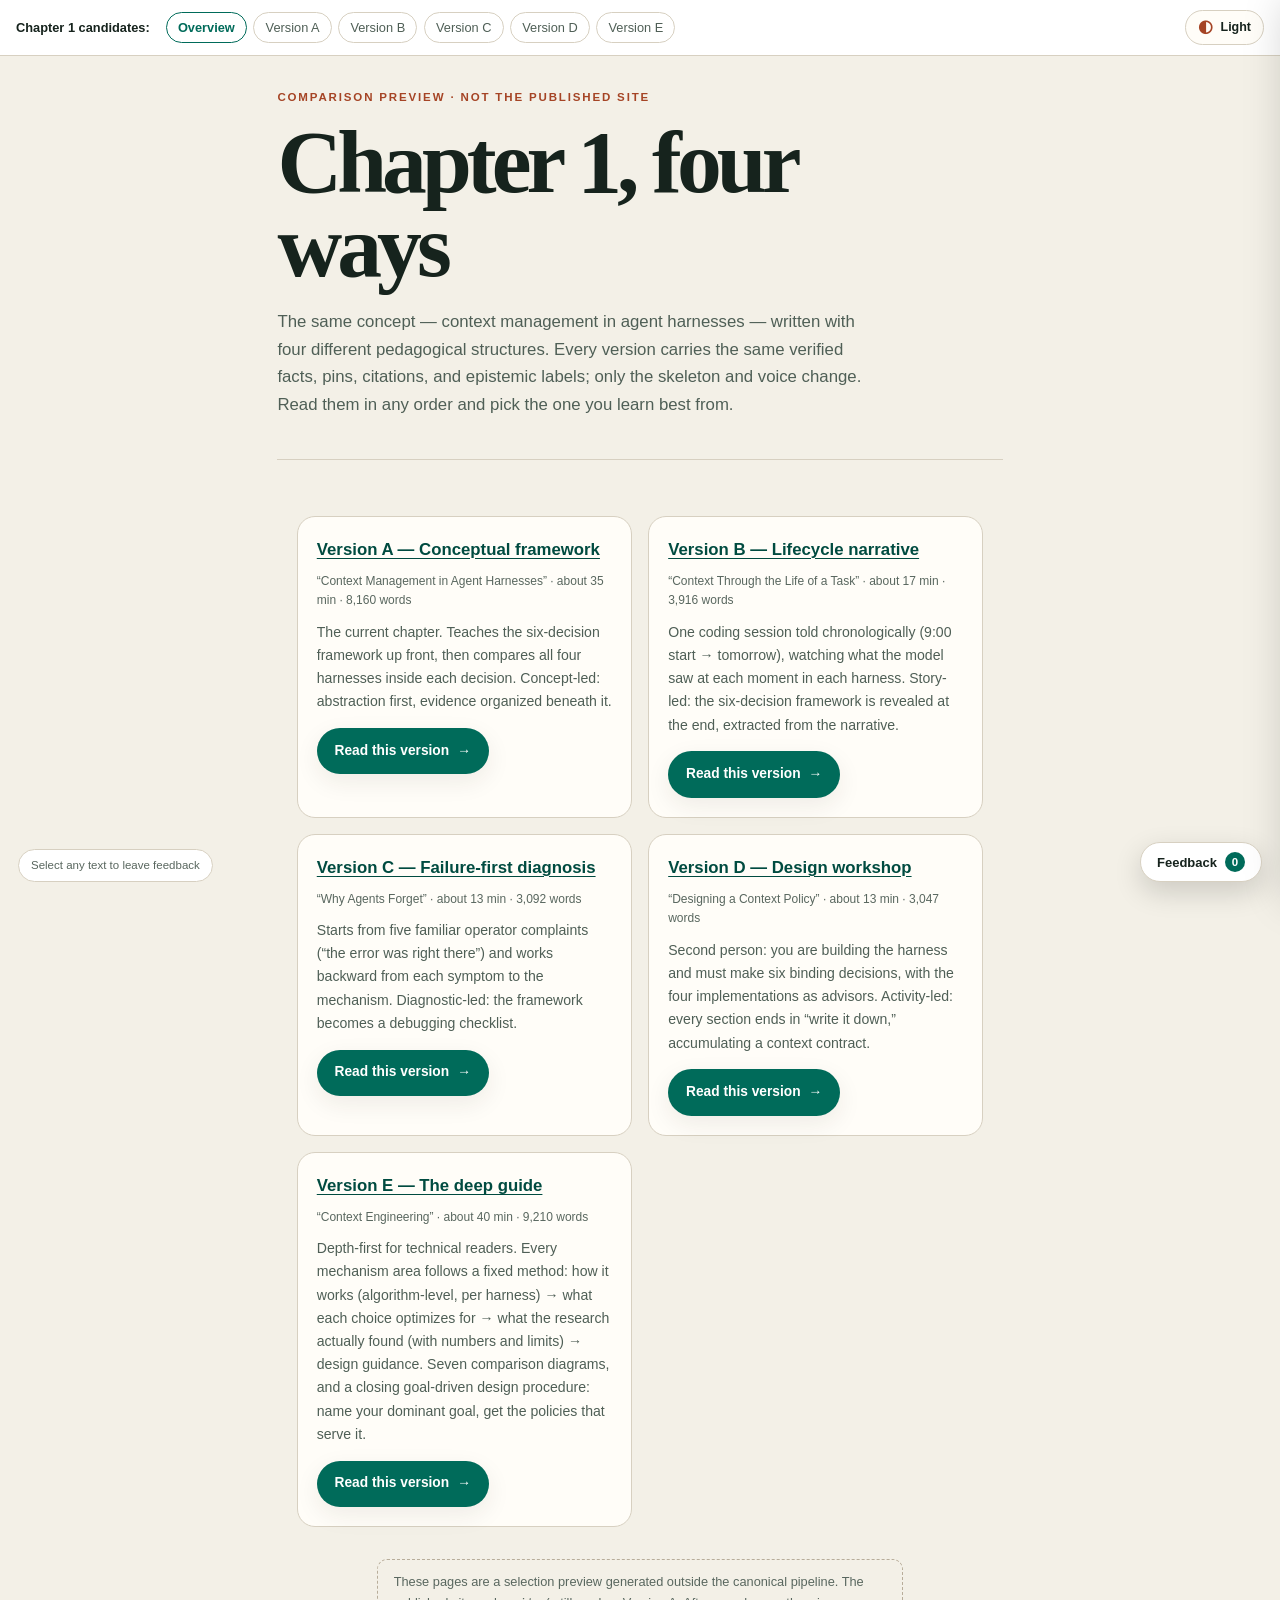
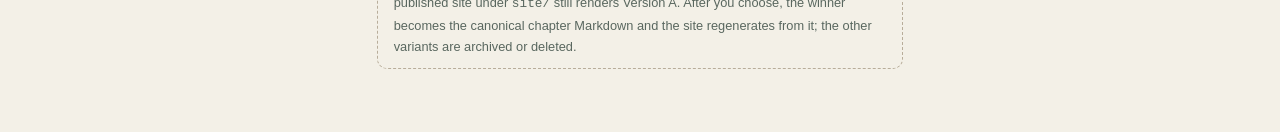
==== site-variants/index.html @ 071fd2d8 "archive: preserve pre-pivot research and learning state" ====
<!doctype html>
<html lang="en" data-theme="system">
<head>
  <meta charset="utf-8">
  <meta name="viewport" content="width=device-width, initial-scale=1">
  <meta name="color-scheme" content="light dark">
  <title>Chapter 1 candidates · Chapter 1 candidates</title>
  <link rel="stylesheet" href="assets/styles.css">
  <style>
  .variant-bar { position: sticky; top: 0; z-index: 80; display: flex; flex-wrap: wrap; gap: 0.4rem; align-items: center; padding: 0.6rem 1rem; border-bottom: 1px solid var(--line); background: var(--surface-raised); font-size: 0.8rem; }
  .variant-bar strong { margin-right: 0.6rem; }
  .variant-bar a { padding: 0.25rem 0.7rem; border: 1px solid var(--line); border-radius: 999px; color: var(--ink-soft); text-decoration: none; }
  .variant-bar a[aria-current="page"] { border-color: var(--teal); color: var(--teal); font-weight: 700; }
  .variant-note { max-width: var(--measure); margin: 1rem auto 0; padding: 0.7rem 1rem; border: 1px dashed var(--line-strong); border-radius: var(--radius-small); color: var(--ink-faint); font-size: 0.8rem; }
  .variant-article { max-width: calc(var(--measure) + 4rem); margin: 0 auto; padding: 2rem 1.2rem 4rem; }
  .variant-cards { display: grid; grid-template-columns: repeat(auto-fit, minmax(19rem, 1fr)); gap: 1rem; max-width: 70rem; margin: 2rem auto; padding: 0 1.2rem; }
  .variant-cards article { padding: 1.2rem; border: 1px solid var(--line); border-radius: var(--radius); background: var(--surface); }
  .variant-cards h2 { margin: 0 0 0.5rem; font-size: 1.05rem; }
  .variant-cards p { margin: 0 0 0.9rem; color: var(--ink-soft); font-size: 0.88rem; }
  .variant-cards .meta { color: var(--ink-faint); font-size: 0.75rem; margin-bottom: 0.6rem; }

  /* Version E comparison figures */
  .prose figure[class^="fig-"] { margin: 2rem 0; padding: 1.1rem 1.2rem 1rem; border: 1px solid var(--line); border-radius: var(--radius-small); background: var(--surface); }
  .prose figure[class^="fig-"] figcaption { margin-bottom: 0.9rem; font-size: 0.85rem; color: var(--ink-soft); }
  .fig-note { margin: 0.8rem 0 0; font-size: 0.75rem; color: var(--ink-faint); }
  /* per-harness mechanism flows */
  .flow { display: flex; flex-wrap: wrap; gap: 0.45rem; align-items: center; }
  .flow + .flow { margin-top: 0.7rem; padding-top: 0.7rem; border-top: 1px dashed var(--line); }
  .fnode { display: inline-flex; flex-direction: column; gap: 1px; max-width: 15rem; padding: 0.45rem 0.75rem; border: 1.5px solid var(--line-strong); border-radius: 8px; background: var(--surface-raised); font-size: 0.75rem; font-weight: 700; }
  .fnode small { font-weight: 450; color: var(--ink-faint); }
  .fnode.src { border-style: dashed; font-weight: 600; }
  .fnode.cache { border-color: var(--gold); }
  .fnode.call { border-color: var(--teal); box-shadow: 0 0 0 3px var(--teal-soft); }
  .fnode.risk { border-style: dashed; border-color: var(--rust); }
  .farrow { color: var(--ink-faint); font-weight: 800; }
  /* assembly stack */
  .stack-rows { display: flex; flex-direction: column; gap: 0.45rem; }
  .stack-row { display: grid; grid-template-columns: 8.5rem 1fr; gap: 0.6rem; align-items: stretch; }
  .stack-label { align-self: center; font-size: 0.72rem; font-weight: 750; color: var(--ink-faint); text-align: right; }
  .stack-seg { padding: 0.5rem 0.8rem; border-radius: 8px; font-size: 0.78rem; }
  .stack-seg.core { background: var(--teal-soft); color: var(--teal-strong); }
  .stack-seg.session { background: var(--blue-soft); color: var(--blue); }
  .stack-seg.turn { background: var(--gold-soft); color: var(--gold); }
  /* window bars */
  .win-rows, .fate-rows { display: flex; flex-direction: column; gap: 0.55rem; }
  .win-row { display: grid; grid-template-columns: 13rem 1fr 9rem; gap: 0.7rem; align-items: center; }
  .win-label { font-size: 0.76rem; font-weight: 700; }
  .win-label small { display: block; font-weight: 500; color: var(--ink-faint); }
  .win-bar { display: flex; height: 14px; overflow: hidden; border-radius: 999px; border: 1px solid var(--line); }
  .win-bar i.keep { background: var(--teal); }
  .win-bar i.drop { background: var(--line); opacity: 0.45; }
  .win-note { font-size: 0.7rem; color: var(--ink-faint); }
  /* result fates */
  .fate-row { display: grid; grid-template-columns: 6.5rem 1fr 1fr; gap: 0.7rem; align-items: stretch; }
  .fate-label { align-self: center; font-size: 0.78rem; font-weight: 750; }
  .fate-model { padding: 0.45rem 0.7rem; border-radius: 8px; background: var(--teal-soft); color: var(--teal-strong); font-size: 0.74rem; }
  .fate-durable { padding: 0.45rem 0.7rem; border: 1px dashed var(--line-strong); border-radius: 8px; color: var(--ink-faint); font-size: 0.74rem; }
  /* branch projection */
  .branch-canvas { display: flex; flex-direction: column; gap: 0.9rem; overflow-x: auto; padding: 0.3rem 0; }
  .branch-lane { display: flex; align-items: center; gap: 0; white-space: nowrap; }
  .branch-lane.faded { opacity: 0.45; }
  .bnode { padding: 0.3rem 0.6rem; border: 1px solid var(--line-strong); border-radius: 8px; font-size: 0.72rem; background: var(--surface-raised); }
  .bnode.active { border-color: var(--teal); color: var(--teal); font-weight: 750; }
  .bnode.summary { border-color: var(--gold); color: var(--gold); }
  .bnode.abandoned { border-style: dashed; }
  .bedge { width: 1.4rem; height: 1px; background: var(--line-strong); flex: none; }
  /* posture + inheritance axes */
  .posture-axis { display: grid; grid-template-columns: 7rem 1fr 7rem; gap: 0.6rem; align-items: start; }
  .pole { padding-top: 0.1rem; font-size: 0.72rem; font-weight: 750; color: var(--ink-soft); text-align: center; }
  .pole small { display: block; font-weight: 500; color: var(--ink-faint); }
  .axis-line, .inherit-axis { position: relative; display: block; height: 9.5rem; }
  .axis-line::before, .inherit-axis::before { content: ""; position: absolute; top: 0.55rem; right: 0; left: 0; height: 3px; border-radius: 999px; background: linear-gradient(90deg, var(--teal), var(--rust)); }
  .ptick, .itick { position: absolute; top: 0; width: 8.5rem; margin-left: -4.25rem; text-align: center; font-size: 0.68rem; }
  .ptick::before, .itick::before { content: ""; display: block; width: 11px; height: 11px; margin: 0 auto 0.35rem; border: 2px solid var(--paper); border-radius: 50%; background: var(--ink); }
  .ptick b, .itick b { display: block; }
  .ptick small, .itick small { color: var(--ink-faint); line-height: 1.25; display: block; }
  .axis-line .ptick:nth-of-type(even) b, .inherit-axis .itick:nth-of-type(even) b { margin-top: 3.4rem; }
  .inherit-axis { height: 9rem; margin: 0.4rem 0 0; }
  /* placement quadrant */
  .quad-grid { display: grid; grid-template-columns: 1fr 1fr; gap: 0.6rem; }
  .quad-cell { display: flex; flex-direction: column; gap: 0.25rem; padding: 0.75rem 0.9rem; border: 1px solid var(--line); border-radius: 8px; font-size: 0.74rem; }
  .quad-cell b { font-size: 0.8rem; }
  .quad-cell small { color: var(--ink-faint); }
  .q-cost { margin-top: 0.2rem; color: var(--ink-soft); font-style: italic; }
  .q-tl { background: var(--teal-soft); } .q-tr { background: var(--blue-soft); } .q-bl { background: var(--gold-soft); } .q-br { background: var(--violet-soft); }
  /* profiles */
  .profile-cards { display: grid; grid-template-columns: repeat(auto-fit, minmax(12rem, 1fr)); gap: 0.6rem; }
  .p-card { display: flex; flex-direction: column; gap: 0.3rem; padding: 0.85rem 0.95rem; border: 1px solid var(--line); border-left: 3px solid var(--teal); border-radius: 8px; background: var(--surface-raised); font-size: 0.74rem; }
  .p-card b { font-size: 0.85rem; }
  .p-card em { color: var(--rust); font-style: normal; font-weight: 650; }
  .p-card span { color: var(--ink-soft); }
  @media (max-width: 700px) {
    .win-row { grid-template-columns: 1fr; gap: 0.25rem; }
    .fate-row { grid-template-columns: 1fr; }
    .posture-axis { grid-template-columns: 1fr; }
    .quad-grid { grid-template-columns: 1fr; }
    .axis-line, .inherit-axis { height: auto; min-height: 8rem; }
  }
</style>
  <script defer src="assets/site.js"></script>
  <script defer src="assets/annotator.js"></script>
</head>
<body class="chapter-page">
  <div class="variant-bar" role="navigation" aria-label="Chapter versions">
    <strong>Chapter 1 candidates:</strong>
    <a href="index.html" aria-current="page">Overview</a>
    <a href="version-a.html">Version A</a>
    <a href="version-b.html">Version B</a>
    <a href="version-c.html">Version C</a>
    <a href="version-d.html">Version D</a>
    <a href="version-e.html">Version E</a>
    <button class="theme-toggle" type="button" data-theme-toggle aria-label="Use dark theme" title="Change color theme" style="margin-left:auto"><span class="theme-icon" aria-hidden="true">◐</span><span class="theme-label">Theme</span></button>
  </div>
  
  <main id="main-content" tabindex="-1">
    <article class="variant-article">
      <header class="chapter-header">
        <p class="eyebrow">Comparison preview · not the published site</p>
        <h1>Chapter 1, four ways</h1>
        <p class="chapter-summary">The same concept — context management in agent harnesses — written with four different pedagogical structures. Every version carries the same verified facts, pins, citations, and epistemic labels; only the skeleton and voice change. Read them in any order and pick the one you learn best from.</p>
      </header>
      <div class="variant-cards">
        <article>
    <h2><a href="version-a.html">Version A — Conceptual framework</a></h2>
    <p class="meta">“Context Management in Agent Harnesses” · about 35 min · 8,160 words</p>
    <p>The current chapter. Teaches the six-decision framework up front, then compares all four harnesses inside each decision. Concept-led: abstraction first, evidence organized beneath it.</p>
    <a class="button primary" href="version-a.html">Read this version <span aria-hidden="true">→</span></a>
  </article>
<article>
    <h2><a href="version-b.html">Version B — Lifecycle narrative</a></h2>
    <p class="meta">“Context Through the Life of a Task” · about 17 min · 3,916 words</p>
    <p>One coding session told chronologically (9:00 start → tomorrow), watching what the model saw at each moment in each harness. Story-led: the six-decision framework is revealed at the end, extracted from the narrative.</p>
    <a class="button primary" href="version-b.html">Read this version <span aria-hidden="true">→</span></a>
  </article>
<article>
    <h2><a href="version-c.html">Version C — Failure-first diagnosis</a></h2>
    <p class="meta">“Why Agents Forget” · about 13 min · 3,092 words</p>
    <p>Starts from five familiar operator complaints (“the error was right there”) and works backward from each symptom to the mechanism. Diagnostic-led: the framework becomes a debugging checklist.</p>
    <a class="button primary" href="version-c.html">Read this version <span aria-hidden="true">→</span></a>
  </article>
<article>
    <h2><a href="version-d.html">Version D — Design workshop</a></h2>
    <p class="meta">“Designing a Context Policy” · about 13 min · 3,047 words</p>
    <p>Second person: you are building the harness and must make six binding decisions, with the four implementations as advisors. Activity-led: every section ends in “write it down,” accumulating a context contract.</p>
    <a class="button primary" href="version-d.html">Read this version <span aria-hidden="true">→</span></a>
  </article>
<article>
    <h2><a href="version-e.html">Version E — The deep guide</a></h2>
    <p class="meta">“Context Engineering” · about 40 min · 9,210 words</p>
    <p>Depth-first for technical readers. Every mechanism area follows a fixed method: how it works (algorithm-level, per harness) → what each choice optimizes for → what the research actually found (with numbers and limits) → design guidance. Seven comparison diagrams, and a closing goal-driven design procedure: name your dominant goal, get the policies that serve it.</p>
    <a class="button primary" href="version-e.html">Read this version <span aria-hidden="true">→</span></a>
  </article>
      </div>
      <p class="variant-note">These pages are a selection preview generated outside the canonical pipeline. The published site under <code>site/</code> still renders Version A. After you choose, the winner becomes the canonical chapter Markdown and the site regenerates from it; the other variants are archived or deleted.</p>
    </article>
  </main>
</body>
</html>
---- site-variants/assets/styles.css ----
:root {
  color-scheme: light;
  --paper: #f3f0e7;
  --paper-deep: #e8e2d4;
  --surface: #fffdf8;
  --surface-raised: #ffffff;
  --ink: #16231d;
  --ink-soft: #4f5f56;
  --ink-faint: #59675f;
  --line: #d7d0c1;
  --line-strong: #b8ad9a;
  --teal: #006b5a;
  --teal-strong: #004b40;
  --teal-soft: #dcefe9;
  --rust: #a54425;
  --rust-soft: #f9e6dc;
  --gold: #795100;
  --gold-soft: #f7edcf;
  --blue: #2f5f8a;
  --blue-soft: #e3edf7;
  --violet: #66518e;
  --violet-soft: #eee8f7;
  --danger: #9b3030;
  --danger-soft: #fae5e3;
  --shadow: 0 20px 60px rgb(49 42 29 / 10%);
  --shadow-small: 0 8px 24px rgb(49 42 29 / 8%);
  --radius: 18px;
  --radius-small: 10px;
  --measure: 74ch;
  --sans: Inter, ui-sans-serif, -apple-system, BlinkMacSystemFont, "Segoe UI", sans-serif;
  --serif: Iowan Old Style, Charter, "Bitstream Charter", "Sitka Text", Cambria, Georgia, serif;
  --mono: "SFMono-Regular", Consolas, "Liberation Mono", monospace;
}

html[data-theme="dark"] {
  color-scheme: dark;
  --paper: #101713;
  --paper-deep: #162019;
  --surface: #18231d;
  --surface-raised: #1d2a23;
  --ink: #edf2ec;
  --ink-soft: #b7c3ba;
  --ink-faint: #8d9b91;
  --line: #34453a;
  --line-strong: #526658;
  --teal: #63d2b7;
  --teal-strong: #9ee8d6;
  --teal-soft: #173a31;
  --rust: #ef906c;
  --rust-soft: #47291f;
  --gold: #e3bd62;
  --gold-soft: #3d331b;
  --blue: #88b7e1;
  --blue-soft: #20364a;
  --violet: #bba8df;
  --violet-soft: #332b45;
  --danger: #f49a94;
  --danger-soft: #482524;
  --shadow: 0 20px 60px rgb(0 0 0 / 28%);
  --shadow-small: 0 8px 24px rgb(0 0 0 / 22%);
}

*,
*::before,
*::after {
  box-sizing: border-box;
}

html {
  scroll-behavior: smooth;
  scroll-padding-top: 7rem;
}

body {
  min-width: 300px;
  margin: 0;
  background: var(--paper);
  color: var(--ink);
  font-family: var(--sans);
  font-size: 17px;
  line-height: 1.65;
  text-rendering: optimizeLegibility;
}

a {
  color: var(--teal-strong);
  text-underline-offset: 0.2em;
  text-decoration-thickness: 0.08em;
}

a:hover {
  color: var(--rust);
}

button,
a {
  -webkit-tap-highlight-color: transparent;
}

:focus-visible {
  outline: 3px solid var(--rust);
  outline-offset: 4px;
  border-radius: 3px;
}

.visually-hidden {
  position: absolute !important;
  width: 1px !important;
  height: 1px !important;
  padding: 0 !important;
  margin: -1px !important;
  overflow: hidden !important;
  clip: rect(0, 0, 0, 0) !important;
  white-space: nowrap !important;
  border: 0 !important;
}

.skip-link {
  position: fixed;
  z-index: 100;
  top: 0.75rem;
  left: 0.75rem;
  padding: 0.65rem 0.9rem;
  transform: translateY(-160%);
  background: var(--ink);
  color: var(--surface);
  border-radius: 0.4rem;
  font-weight: 750;
}

.skip-link:focus {
  transform: translateY(0);
}

.reading-progress {
  position: fixed;
  z-index: 60;
  inset: 0 0 auto;
  height: 3px;
  background: transparent;
}

.reading-progress span {
  display: block;
  width: 100%;
  height: 100%;
  transform: scaleX(0);
  transform-origin: left;
  background: linear-gradient(90deg, var(--teal), var(--rust));
}

.site-header {
  position: sticky;
  z-index: 50;
  top: 0;
  display: grid;
  grid-template-columns: minmax(13rem, 1fr) auto minmax(7rem, 1fr);
  align-items: center;
  min-height: 74px;
  padding: 0.65rem clamp(1rem, 3vw, 3.5rem);
  border-bottom: 1px solid color-mix(in srgb, var(--line), transparent 18%);
  background: color-mix(in srgb, var(--paper), transparent 6%);
  backdrop-filter: blur(18px) saturate(115%);
}

.brand {
  display: inline-flex;
  gap: 0.7rem;
  align-items: center;
  width: fit-content;
  color: var(--ink);
  text-decoration: none;
}

.brand-mark {
  display: grid;
  place-items: center;
  width: 2.25rem;
  height: 2.25rem;
  border-radius: 50% 50% 50% 20%;
  background: var(--teal);
  color: var(--surface);
  font-family: var(--serif);
  font-size: 1.2rem;
  font-weight: 800;
}

.brand strong,
.brand small {
  display: block;
  line-height: 1.2;
}

.brand strong {
  font-size: 0.95rem;
  letter-spacing: -0.015em;
}

.brand small {
  margin-top: 0.15rem;
  color: var(--ink-faint);
  font-size: 0.7rem;
  letter-spacing: 0.08em;
  text-transform: uppercase;
}

.primary-nav {
  display: flex;
  gap: 0.35rem;
  align-items: center;
  padding: 0.3rem;
  border: 1px solid var(--line);
  border-radius: 999px;
  background: var(--surface);
}

.primary-nav a {
  padding: 0.38rem 0.8rem;
  border-radius: 999px;
  color: var(--ink-soft);
  font-size: 0.82rem;
  font-weight: 700;
  text-decoration: none;
}

.primary-nav a[aria-current="page"] {
  background: var(--teal-soft);
  color: var(--teal-strong);
}

.theme-toggle {
  justify-self: end;
  display: inline-flex;
  gap: 0.45rem;
  align-items: center;
  padding: 0.52rem 0.75rem;
  border: 1px solid var(--line);
  border-radius: 999px;
  background: var(--surface);
  color: var(--ink);
  font: 700 0.78rem/1 var(--sans);
  cursor: pointer;
}

.theme-icon {
  color: var(--rust);
  font-size: 1.05rem;
}

.hero {
  position: relative;
  display: grid;
  grid-template-columns: minmax(0, 1.25fr) minmax(18rem, 0.75fr);
  gap: clamp(2rem, 6vw, 7rem);
  align-items: center;
  min-height: min(760px, calc(100vh - 74px));
  padding: clamp(4rem, 10vw, 8rem) clamp(1.3rem, 7vw, 8rem);
  overflow: hidden;
  border-bottom: 1px solid var(--line);
  background:
    radial-gradient(circle at 82% 20%, color-mix(in srgb, var(--rust-soft), transparent 10%), transparent 28rem),
    radial-gradient(circle at 16% 80%, color-mix(in srgb, var(--teal-soft), transparent 5%), transparent 34rem),
    linear-gradient(135deg, var(--surface), var(--paper));
}

.hero::after {
  content: "";
  position: absolute;
  right: -8rem;
  bottom: -14rem;
  width: 34rem;
  height: 34rem;
  border: 1px solid var(--line);
  border-radius: 50%;
  box-shadow: 0 0 0 4rem color-mix(in srgb, var(--surface), transparent 70%);
  pointer-events: none;
}

.hero-copy,
.hero-model {
  position: relative;
  z-index: 1;
}

.eyebrow {
  margin: 0 0 0.85rem;
  color: var(--rust);
  font-size: 0.72rem;
  font-weight: 850;
  letter-spacing: 0.16em;
  text-transform: uppercase;
}

.hero h1 {
  max-width: 12ch;
  margin: 0;
  font-family: var(--serif);
  font-size: clamp(3.4rem, 8vw, 7.8rem);
  font-weight: 640;
  letter-spacing: -0.065em;
  line-height: 0.9;
}

.hero-lede {
  max-width: 63ch;
  margin: 2rem 0 0;
  color: var(--ink-soft);
  font-size: clamp(1.05rem, 1.65vw, 1.32rem);
  line-height: 1.62;
}

.hero-actions,
.chapter-actions {
  display: flex;
  flex-wrap: wrap;
  gap: 0.7rem;
  margin-top: 2rem;
}

.button {
  display: inline-flex;
  gap: 0.5rem;
  align-items: center;
  justify-content: center;
  min-height: 2.9rem;
  padding: 0.7rem 1.05rem;
  border: 1px solid transparent;
  border-radius: 999px;
  font: 760 0.86rem/1.2 var(--sans);
  text-decoration: none;
  cursor: pointer;
}

.button.primary {
  background: var(--teal);
  color: #fff;
  box-shadow: var(--shadow-small);
}

.button.primary:hover {
  background: var(--rust);
  color: #fff;
}

.button.quiet {
  border-color: var(--line);
  background: var(--surface);
  color: var(--ink);
}

.button.compact {
  min-height: 2.35rem;
  padding: 0.5rem 0.85rem;
  font-size: 0.77rem;
}

.hero-note {
  margin-top: 1.3rem;
  color: var(--ink-faint);
  font-size: 0.78rem;
  font-weight: 650;
}

.status-dot {
  display: inline-block;
  width: 0.55rem;
  height: 0.55rem;
  margin-right: 0.3rem;
  border-radius: 50%;
  background: var(--gold);
  box-shadow: 0 0 0 0.23rem var(--gold-soft);
}

.hero-model {
  padding: clamp(1.3rem, 3vw, 2rem);
  border: 1px solid var(--line);
  border-radius: var(--radius);
  background: color-mix(in srgb, var(--surface-raised), transparent 6%);
  box-shadow: var(--shadow);
}

.model-kicker {
  margin: 0 0 1rem;
  color: var(--ink-faint);
  font-size: 0.73rem;
  font-weight: 800;
  letter-spacing: 0.12em;
  text-transform: uppercase;
}

.hero-model ol {
  margin: 0;
  padding: 0;
  list-style: none;
}

.hero-model li {
  display: grid;
  grid-template-columns: 2.2rem 1fr;
  gap: 0.8rem;
  align-items: center;
  padding: 1.05rem 0;
  border-top: 1px solid var(--line);
}

.hero-model li:first-child {
  border-top: 0;
}

.hero-model li > span {
  color: var(--rust);
  font: 800 0.72rem/1 var(--mono);
}

.hero-model strong,
.hero-model small {
  display: block;
}

.hero-model strong {
  font-family: var(--serif);
  font-size: 1.18rem;
}

.hero-model small {
  margin-top: 0.16rem;
  color: var(--ink-soft);
  font-size: 0.77rem;
}

.chapter-feature {
  display: grid;
  grid-template-columns: minmax(0, 1.35fr) minmax(14rem, 0.65fr) auto;
  gap: clamp(2rem, 5vw, 5rem);
  align-items: center;
  max-width: 1280px;
  margin: clamp(4rem, 8vw, 7rem) auto;
  padding: clamp(1.3rem, 4vw, 3.2rem);
  border: 1px solid var(--line);
  border-radius: var(--radius);
  background: var(--surface);
  box-shadow: var(--shadow-small);
}

.chapter-feature h2 {
  margin: 0;
  font-family: var(--serif);
  font-size: clamp(2rem, 4vw, 3.5rem);
  line-height: 1.05;
}

.chapter-feature p:not(.eyebrow) {
  max-width: 58ch;
  color: var(--ink-soft);
}

.chapter-facts {
  margin: 0;
}

.chapter-facts div {
  padding: 0.65rem 0;
  border-bottom: 1px solid var(--line);
}

.chapter-facts dt {
  color: var(--ink-faint);
  font-size: 0.68rem;
  font-weight: 800;
  letter-spacing: 0.1em;
  text-transform: uppercase;
}

.chapter-facts dd {
  margin: 0.18rem 0 0;
  color: var(--ink);
  font-size: 0.82rem;
  font-weight: 700;
}

.text-link {
  white-space: nowrap;
  font-size: 0.82rem;
  font-weight: 800;
}

.landing-copy {
  max-width: 980px;
  margin: 0 auto clamp(5rem, 9vw, 9rem);
  padding: 0 clamp(1.3rem, 5vw, 3rem);
}

.chapter-layout {
  display: grid;
  grid-template-columns: minmax(10rem, 0.7fr) minmax(0, 3fr) minmax(12rem, 0.85fr);
  gap: clamp(1.5rem, 4vw, 4rem);
  max-width: 1560px;
  margin: 0 auto;
  padding: clamp(2rem, 5vw, 5rem) clamp(1.2rem, 4vw, 4rem) 6rem;
}

.chapter-rail,
.toc {
  position: sticky;
  top: 6.5rem;
  align-self: start;
  max-height: calc(100vh - 8rem);
  overflow: auto;
  font-size: 0.76rem;
}

.toc-inline {
  display: none;
  margin: 0 0 2.2rem;
  padding: 0.85rem 1.1rem;
  border: 1px solid var(--line);
  border-radius: var(--radius-small);
  background: var(--surface);
}

.toc-inline summary {
  cursor: pointer;
  font-size: 0.72rem;
  font-weight: 850;
  letter-spacing: 0.12em;
  text-transform: uppercase;
  color: var(--ink-faint);
}

.toc-inline ol {
  margin: 0.85rem 0 0.2rem;
  padding: 0;
  list-style: none;
  font-size: 0.86rem;
}

.toc-inline li + li {
  margin-top: 0.5rem;
}

.toc-inline .toc-level-3 {
  padding-left: 1rem;
}

.toc-inline a {
  color: var(--ink-soft);
  text-decoration: none;
}

.toc-inline a:hover,
.toc-inline a:focus-visible {
  color: var(--teal);
  text-decoration: underline;
}

.chapter-end-actions {
  display: flex;
  flex-wrap: wrap;
  gap: 0.8rem;
  align-items: center;
}

.chapter-objectives {
  margin: 1.6rem 0 0;
  padding: 1rem 1.2rem;
  border: 1px solid var(--line);
  border-left: 3px solid var(--teal);
  border-radius: var(--radius-small);
  background: var(--surface);
}

.chapter-objectives p {
  margin: 0 0 0.6rem;
  font-size: 0.72rem;
  font-weight: 850;
  letter-spacing: 0.12em;
  text-transform: uppercase;
  color: var(--ink-faint);
}

.chapter-objectives ul {
  display: grid;
  grid-template-columns: repeat(auto-fit, minmax(18rem, 1fr));
  gap: 0.45rem 1.4rem;
  margin: 0;
  padding: 0;
  list-style: none;
  font-size: 0.92rem;
  color: var(--ink-soft);
}

.chapter-objectives li {
  padding-left: 1.1rem;
  background: no-repeat left 0.42em / 0.5rem 0.5rem
    radial-gradient(circle, var(--teal) 45%, transparent 50%);
}

.chapter-rail {
  color: var(--ink-soft);
}

.back-link,
.rail-source {
  font-weight: 750;
}

.rail-label {
  margin: 2.5rem 0 0.5rem;
  color: var(--ink-faint);
  font-size: 0.68rem;
  font-weight: 850;
  letter-spacing: 0.12em;
  text-transform: uppercase;
}

.rail-progress {
  height: 4px;
  border-radius: 999px;
  background: var(--line);
}

.rail-progress span {
  display: block;
  width: 100%;
  height: 100%;
  border-radius: inherit;
  transform: scaleX(0);
  transform-origin: left;
  background: var(--teal);
}

.rail-status,
.rail-updated {
  margin: 1rem 0 0;
}

.rail-source {
  display: inline-block;
  margin-top: 1.5rem;
}

.chapter-article {
  min-width: 0;
  max-width: 900px;
  margin: 0 auto;
}

.chapter-header {
  margin-bottom: 3.5rem;
  padding-bottom: 2.5rem;
  border-bottom: 1px solid var(--line);
}

.chapter-header h1 {
  max-width: 15ch;
  margin: 0;
  font-family: var(--serif);
  font-size: clamp(3rem, 7vw, 6.4rem);
  font-weight: 640;
  letter-spacing: -0.055em;
  line-height: 0.94;
}

.chapter-subtitle {
  max-width: 48ch;
  margin: 1.25rem 0 0;
  color: var(--rust);
  font-family: var(--serif);
  font-size: clamp(1.2rem, 2vw, 1.6rem);
  font-style: italic;
}

.chapter-summary {
  max-width: 64ch;
  margin: 1.2rem 0 0;
  color: var(--ink-soft);
  font-size: 1.05rem;
}

.case-pins {
  display: grid;
  grid-template-columns: repeat(2, minmax(0, 1fr));
  gap: 0.5rem;
  margin: 1.8rem 0 0;
  padding: 0;
  list-style: none;
}

.case-pins li {
  display: grid;
  grid-template-columns: minmax(0, 1fr) auto;
  gap: 0.08rem 0.7rem;
  padding: 0.72rem 0.8rem;
  border: 1px solid var(--line);
  border-radius: var(--radius-small);
  background: var(--surface);
}

.case-pins strong,
.case-pins span {
  overflow: hidden;
  text-overflow: ellipsis;
  white-space: nowrap;
}

.case-pins strong {
  font-size: 0.75rem;
}

.case-pins span {
  color: var(--ink-faint);
  font-size: 0.68rem;
}

.case-pins code {
  grid-column: 2;
  grid-row: 1 / 3;
  align-self: center;
  color: var(--rust);
  font-size: 0.66rem;
}

.epistemic-key {
  display: flex;
  flex-wrap: wrap;
  gap: 0.42rem;
  margin: 1.1rem 0 0;
  padding: 0;
  list-style: none;
}

.epistemic-key li,
.evidence-kind {
  padding: 0.22rem 0.48rem;
  border: 1px solid var(--line);
  border-radius: 999px;
  background: var(--surface);
  color: var(--ink-soft);
  font-size: 0.63rem;
  font-weight: 800;
  letter-spacing: 0.035em;
}

.epistemic-key .kind-fact { border-color: color-mix(in srgb, var(--teal), transparent 35%); background: var(--teal-soft); color: var(--teal-strong); }
.epistemic-key .kind-reported { border-color: color-mix(in srgb, var(--blue), transparent 35%); background: var(--blue-soft); color: var(--blue); }
.epistemic-key .kind-inference { border-color: color-mix(in srgb, var(--gold), transparent 35%); background: var(--gold-soft); color: var(--gold); }
.epistemic-key .kind-recommendation { border-color: color-mix(in srgb, var(--violet), transparent 35%); background: var(--violet-soft); color: var(--violet); }
.epistemic-key .kind-contested { border-color: color-mix(in srgb, var(--danger), transparent 35%); background: var(--danger-soft); color: var(--danger); }
.epistemic-key .kind-open { border-style: dashed; border-color: var(--line-strong); }

.prose {
  color: var(--ink);
}

.prose > :first-child {
  margin-top: 0;
}

.prose h2,
.prose h3,
.prose h4 {
  position: relative;
  font-family: var(--serif);
  font-weight: 650;
  letter-spacing: -0.025em;
  line-height: 1.12;
}

.prose h2 {
  margin: 4.5rem 0 1.25rem;
  font-size: clamp(2rem, 4vw, 3.25rem);
}

.prose h3 {
  margin: 3.3rem 0 1rem;
  font-size: clamp(1.55rem, 2.8vw, 2.2rem);
}

.prose h4 {
  margin: 2.2rem 0 0.75rem;
  font-size: 1.3rem;
}

.heading-anchor {
  position: absolute;
  left: -1.2em;
  opacity: 0;
  color: var(--line-strong);
  font-family: var(--sans);
  font-size: 0.55em;
  text-decoration: none;
}

.prose h2:hover .heading-anchor,
.prose h3:hover .heading-anchor,
.prose h4:hover .heading-anchor,
.heading-anchor:focus-visible {
  opacity: 1;
}

.prose p,
.prose ul,
.prose ol {
  max-width: var(--measure);
}

.prose p {
  margin: 1rem 0;
}

.prose li + li {
  margin-top: 0.38rem;
}

.prose strong {
  color: color-mix(in srgb, var(--ink), var(--teal) 10%);
}

.prose code,
.chapter-layout code {
  font-family: var(--mono);
}

.prose :not(pre) > code {
  padding: 0.08em 0.3em;
  border: 1px solid var(--line);
  border-radius: 0.3rem;
  background: var(--surface);
  color: var(--rust);
  font-size: 0.86em;
  overflow-wrap: anywhere;
}

.prose pre {
  max-width: 100%;
  padding: 1rem;
  overflow: auto;
  border: 1px solid var(--line);
  border-radius: var(--radius-small);
  background: var(--surface);
  font-size: 0.82rem;
}

.callout {
  max-width: var(--measure);
  margin: 2rem 0;
  padding: 1.05rem 1.25rem;
  border: 1px solid var(--line);
  border-left: 5px solid var(--gold);
  border-radius: 0 var(--radius-small) var(--radius-small) 0;
  background: var(--gold-soft);
  color: var(--ink-soft);
}

.callout.confusion {
  border-left-color: var(--rust);
  background: var(--rust-soft);
}

.callout p {
  margin: 0;
}

.evidence-detail {
  max-width: var(--measure);
  margin: 1.4rem 0;
  border: 1px solid var(--line);
  border-radius: var(--radius-small);
  background: var(--surface);
  box-shadow: var(--shadow-small);
}

.evidence-detail.kind-fact { border-left: 4px solid var(--teal); }
.evidence-detail.kind-reported { border-left: 4px solid var(--blue); }
.evidence-detail.kind-inference { border-left: 4px solid var(--gold); }
.evidence-detail.kind-recommendation { border-left: 4px solid var(--violet); }
.evidence-detail.kind-contested { border-left: 4px solid var(--danger); }
.evidence-detail.kind-open { border-left: 4px dashed var(--line-strong); }

.evidence-detail summary {
  padding: 0.85rem 2.7rem 0.85rem 1rem;
  color: var(--teal-strong);
  font-size: 0.78rem;
  font-weight: 820;
  cursor: pointer;
}

.evidence-detail[open] summary {
  border-bottom: 1px solid var(--line);
}

.evidence-detail > :not(summary) {
  margin-right: 1rem;
  margin-left: 1rem;
}

.evidence-detail > :last-child {
  margin-bottom: 1rem;
}

.table-scroll {
  max-width: 100%;
  margin: 1.8rem 0;
  overflow-x: auto;
  border: 1px solid var(--line);
  border-radius: var(--radius-small);
  background: var(--surface);
  box-shadow: var(--shadow-small);
}

.table-scroll:focus-visible {
  outline-offset: 2px;
}

.prose table {
  width: 100%;
  border-collapse: collapse;
  font-size: 0.8rem;
  line-height: 1.45;
}

.prose th,
.prose td {
  padding: 0.8rem 0.9rem;
  border-bottom: 1px solid var(--line);
  vertical-align: top;
  text-align: left;
}

.prose th {
  background: var(--paper-deep);
  color: var(--ink);
  font-size: 0.7rem;
  letter-spacing: 0.04em;
}

.prose tr:last-child td {
  border-bottom: 0;
}

.context-map,
.compaction-map {
  max-width: 100%;
  margin: 2.5rem 0;
  padding: clamp(1rem, 3vw, 1.7rem);
  border: 1px solid var(--line-strong);
  border-radius: var(--radius);
  background: linear-gradient(160deg, var(--surface), color-mix(in srgb, var(--teal-soft), var(--surface) 82%));
  box-shadow: var(--shadow);
}

.context-map figcaption strong,
.context-map figcaption span,
.compaction-map figcaption strong,
.compaction-map figcaption span {
  display: block;
}

.context-map figcaption strong,
.compaction-map figcaption strong {
  font-family: var(--serif);
  font-size: 1.5rem;
}

.context-map figcaption span,
.compaction-map figcaption span {
  color: var(--ink-soft);
  font-size: 0.78rem;
}

.context-sources {
  display: grid;
  grid-template-columns: repeat(4, minmax(0, 1fr));
  gap: 0.65rem;
  margin-top: 1.5rem;
}

.context-sources article {
  padding: 0.75rem;
  border: 1px dashed var(--line-strong);
  border-radius: var(--radius-small);
  background: color-mix(in srgb, var(--surface-raised), var(--teal-soft) 20%);
}

.context-sources span,
.context-sources small {
  display: block;
}

.context-sources span {
  color: var(--teal-strong);
  font-size: 0.7rem;
  font-weight: 850;
  text-transform: uppercase;
  letter-spacing: 0.04em;
}

.context-sources small {
  margin-top: 0.2rem;
  color: var(--ink-soft);
  font-size: 0.66rem;
}

.context-flow {
  display: grid;
  grid-template-columns: repeat(4, minmax(0, 1fr));
  gap: 0.65rem;
  margin: 0.9rem 0 0;
  padding: 0;
  list-style: none;
}

.context-flow li {
  position: relative;
  display: grid;
  grid-template-columns: auto 1fr;
  gap: 0.55rem;
  min-height: 6rem;
  padding: 0.8rem;
  border: 1px solid var(--line);
  border-radius: var(--radius-small);
  background: var(--surface-raised);
}

.context-flow li:not(:last-child)::after {
  content: "→";
  position: absolute;
  z-index: 2;
  top: 50%;
  right: -0.58rem;
  transform: translateY(-50%);
  color: var(--rust);
  font-weight: 900;
}

.context-flow .active-context {
  border-color: var(--teal);
  background: var(--teal-soft);
}

.context-flow b {
  color: var(--rust);
  font: 800 0.66rem/1.3 var(--mono);
}

.context-flow strong,
.context-flow small {
  display: block;
}

.context-flow strong {
  font-size: 0.76rem;
}

.context-flow small {
  margin-top: 0.15rem;
  color: var(--ink-soft);
  font-size: 0.66rem;
  line-height: 1.35;
}

.omission-note {
  max-width: none !important;
  margin: 0.8rem 0 0 !important;
  padding-top: 0.75rem;
  border-top: 1px solid var(--line);
  color: var(--ink-soft);
  font-size: 0.7rem;
  line-height: 1.4;
}

.history-before,
.history-after {
  display: grid;
  grid-template-columns: 1fr 2.4fr 1.2fr;
  margin-top: 1.3rem;
  overflow: hidden;
  border: 1px solid var(--line-strong);
  border-radius: var(--radius-small);
}

.segment {
  padding: 0.85rem 0.7rem;
  border-right: 1px solid var(--line);
  font-size: 0.7rem;
  font-weight: 800;
  text-align: center;
}

.segment:last-child {
  border-right: 0;
}

.segment.head { background: var(--blue-soft); color: var(--blue); }
.segment.middle { background: var(--paper-deep); color: var(--ink-soft); }
.segment.tail { background: var(--teal-soft); color: var(--teal-strong); }
.segment.summary { background: var(--gold-soft); color: var(--gold); }

.compaction-arrow {
  padding: 0.6rem;
  color: var(--rust);
  font-size: 0.68rem;
  font-weight: 850;
  letter-spacing: 0.05em;
  text-align: center;
  text-transform: uppercase;
}

.history-after {
  margin-top: 0;
}

.compaction-notes {
  display: grid;
  grid-template-columns: 1fr 1fr;
  gap: 0.7rem;
  margin-top: 0.8rem;
}

.compaction-notes p {
  max-width: none !important;
  margin: 0 !important;
  padding: 0.75rem;
  border: 1px dashed var(--line-strong);
  border-radius: var(--radius-small);
  background: var(--surface-raised);
}

.compaction-notes strong,
.compaction-notes span {
  display: block;
}

.compaction-notes strong {
  color: var(--violet);
  font-size: 0.68rem;
}

.compaction-notes span {
  margin-top: 0.2rem;
  color: var(--ink-soft);
  font-size: 0.66rem;
}

.toc {
  padding-left: 1rem;
  border-left: 1px solid var(--line);
}

.toc-title {
  margin: 0 0 0.8rem;
  color: var(--ink-faint);
  font-size: 0.65rem;
  font-weight: 850;
  letter-spacing: 0.12em;
  text-transform: uppercase;
}

.toc ol {
  margin: 0;
  padding: 0;
  list-style: none;
}

.toc li + li {
  margin-top: 0.35rem;
}

.toc-level-3 {
  padding-left: 0.75rem;
}

.toc a {
  display: block;
  padding: 0.18rem 0;
  color: var(--ink-faint);
  line-height: 1.35;
  text-decoration: none;
}

.toc a:hover,
.toc a[aria-current="location"] {
  color: var(--rust);
}

.chapter-end {
  margin-top: 5rem;
  padding: clamp(1.4rem, 4vw, 2.5rem);
  border-radius: var(--radius);
  background: var(--teal-strong);
  color: #fff;
}

.chapter-end .eyebrow {
  color: #bde9dc;
}

.chapter-end h2 {
  max-width: 18ch;
  margin: 0;
  font-family: var(--serif);
  font-size: clamp(2rem, 4vw, 3rem);
  line-height: 1.05;
}

.chapter-end p:not(.eyebrow) {
  max-width: 58ch;
  color: #dfeee8;
}

.chapter-end .button.primary {
  background: #fff;
  color: #173d34;
}

.site-footer {
  display: flex;
  gap: 2rem;
  justify-content: space-between;
  align-items: center;
  padding: 2rem clamp(1rem, 4vw, 4rem);
  border-top: 1px solid var(--line);
  background: var(--surface);
  color: var(--ink-soft);
  font-size: 0.73rem;
}

.site-footer p {
  margin: 0;
}

.site-footer nav {
  display: flex;
  flex-wrap: wrap;
  gap: 1rem;
}

@media (max-width: 1180px) {
  .chapter-layout {
    grid-template-columns: minmax(9rem, 0.6fr) minmax(0, 2.8fr);
  }

  .toc {
    display: none;
  }

  .toc-inline {
    display: block;
  }

  .chapter-feature {
    grid-template-columns: minmax(0, 1fr) minmax(13rem, 0.5fr);
  }

  .chapter-feature .text-link {
    grid-column: 1 / -1;
  }
}

@media (max-width: 900px) {
  .site-header {
    grid-template-columns: 1fr auto;
  }

  .primary-nav {
    position: fixed;
    right: 0;
    bottom: 0;
    left: 0;
    z-index: 70;
    justify-content: center;
    border-width: 1px 0 0;
    border-radius: 0;
    box-shadow: 0 -6px 24px rgb(0 0 0 / 8%);
  }

  .hero {
    grid-template-columns: 1fr;
    min-height: auto;
  }

  .hero-model {
    max-width: 36rem;
  }

  .chapter-layout {
    display: block;
    padding-top: 2.5rem;
  }

  .chapter-rail {
    position: static;
    display: flex;
    flex-wrap: wrap;
    gap: 0.7rem 1rem;
    align-items: center;
    max-height: none;
    margin-bottom: 2rem;
    padding-bottom: 1rem;
    border-bottom: 1px solid var(--line);
  }

  .chapter-rail .rail-label,
  .chapter-rail .rail-progress {
    display: none;
  }

  .chapter-rail p,
  .chapter-rail a {
    margin: 0;
  }

  .site-footer {
    margin-bottom: 3.5rem;
  }
}

@media (max-width: 640px) {
  body {
    font-size: 16px;
  }

  .site-header {
    min-height: 64px;
    padding-inline: 0.8rem;
  }

  .brand small,
  .theme-label {
    display: none;
  }

  .theme-toggle {
    width: 2.5rem;
    justify-content: center;
    padding: 0;
  }

  .hero {
    padding: 4rem 1.1rem 3.5rem;
  }

  .hero h1 {
    font-size: clamp(3.15rem, 16vw, 4.7rem);
  }

  .hero-actions .button {
    width: 100%;
  }

  .chapter-feature {
    display: block;
    margin: 3rem 1rem;
  }

  .chapter-facts {
    margin: 1.5rem 0;
  }

  .landing-copy {
    padding-inline: 1.1rem;
  }

  .chapter-layout {
    padding: 1.4rem 1rem 5rem;
  }

  .chapter-header h1 {
    font-size: clamp(2.8rem, 15vw, 4.3rem);
  }

  .case-pins {
    grid-template-columns: 1fr;
  }

  .context-sources,
  .context-flow,
  .compaction-notes {
    grid-template-columns: 1fr;
  }

  .context-flow li:not(:last-child)::after {
    content: "↓";
    top: auto;
    right: 50%;
    bottom: -0.82rem;
    transform: translateX(50%);
  }

  .history-before,
  .history-after {
    grid-template-columns: 1fr;
  }

  .segment {
    border-right: 0;
    border-bottom: 1px solid var(--line);
  }

  .segment:last-child {
    border-bottom: 0;
  }

  .heading-anchor {
    display: none;
  }

  .prose ul,
  .prose ol {
    padding-left: 1.3rem;
  }

  .site-footer {
    display: block;
    padding-bottom: 5rem;
  }

  .site-footer nav {
    margin-top: 0.8rem;
  }
}

@media (prefers-reduced-motion: reduce) {
  html {
    scroll-behavior: auto;
  }

  *,
  *::before,
  *::after {
    scroll-behavior: auto !important;
    transition-duration: 0.01ms !important;
    animation-duration: 0.01ms !important;
    animation-iteration-count: 1 !important;
  }
}

@media print {
  :root,
  html[data-theme="dark"] {
    --paper: #fff;
    --surface: #fff;
    --surface-raised: #fff;
    --ink: #111;
    --ink-soft: #333;
    --ink-faint: #555;
    --line: #bbb;
    --line-strong: #888;
  }

  @page {
    margin: 18mm 16mm;
  }

  body {
    background: #fff;
    color: #111;
    font-size: 10.5pt;
  }

  .site-header,
  .reading-progress,
  .chapter-rail,
  .toc,
  .toc-inline,
  .chapter-actions,
  .site-footer,
  .heading-anchor,
  .chapter-end .button {
    display: none !important;
  }

  .chapter-layout {
    display: block;
    max-width: none;
    padding: 0;
  }

  .chapter-article {
    max-width: none;
  }

  .chapter-header h1 {
    font-size: 34pt;
  }

  .prose h2,
  .prose h3,
  .prose h4 {
    break-after: avoid;
  }

  .evidence-detail {
    break-inside: avoid;
    box-shadow: none;
  }

  .evidence-detail > * {
    display: block !important;
  }

  .table-scroll,
  .context-map,
  .compaction-map,
  .chapter-end {
    break-inside: avoid;
    box-shadow: none;
  }

  a[href^="http"]::after {
    content: " (" attr(href) ")";
    font-size: 0.8em;
    overflow-wrap: anywhere;
  }
}
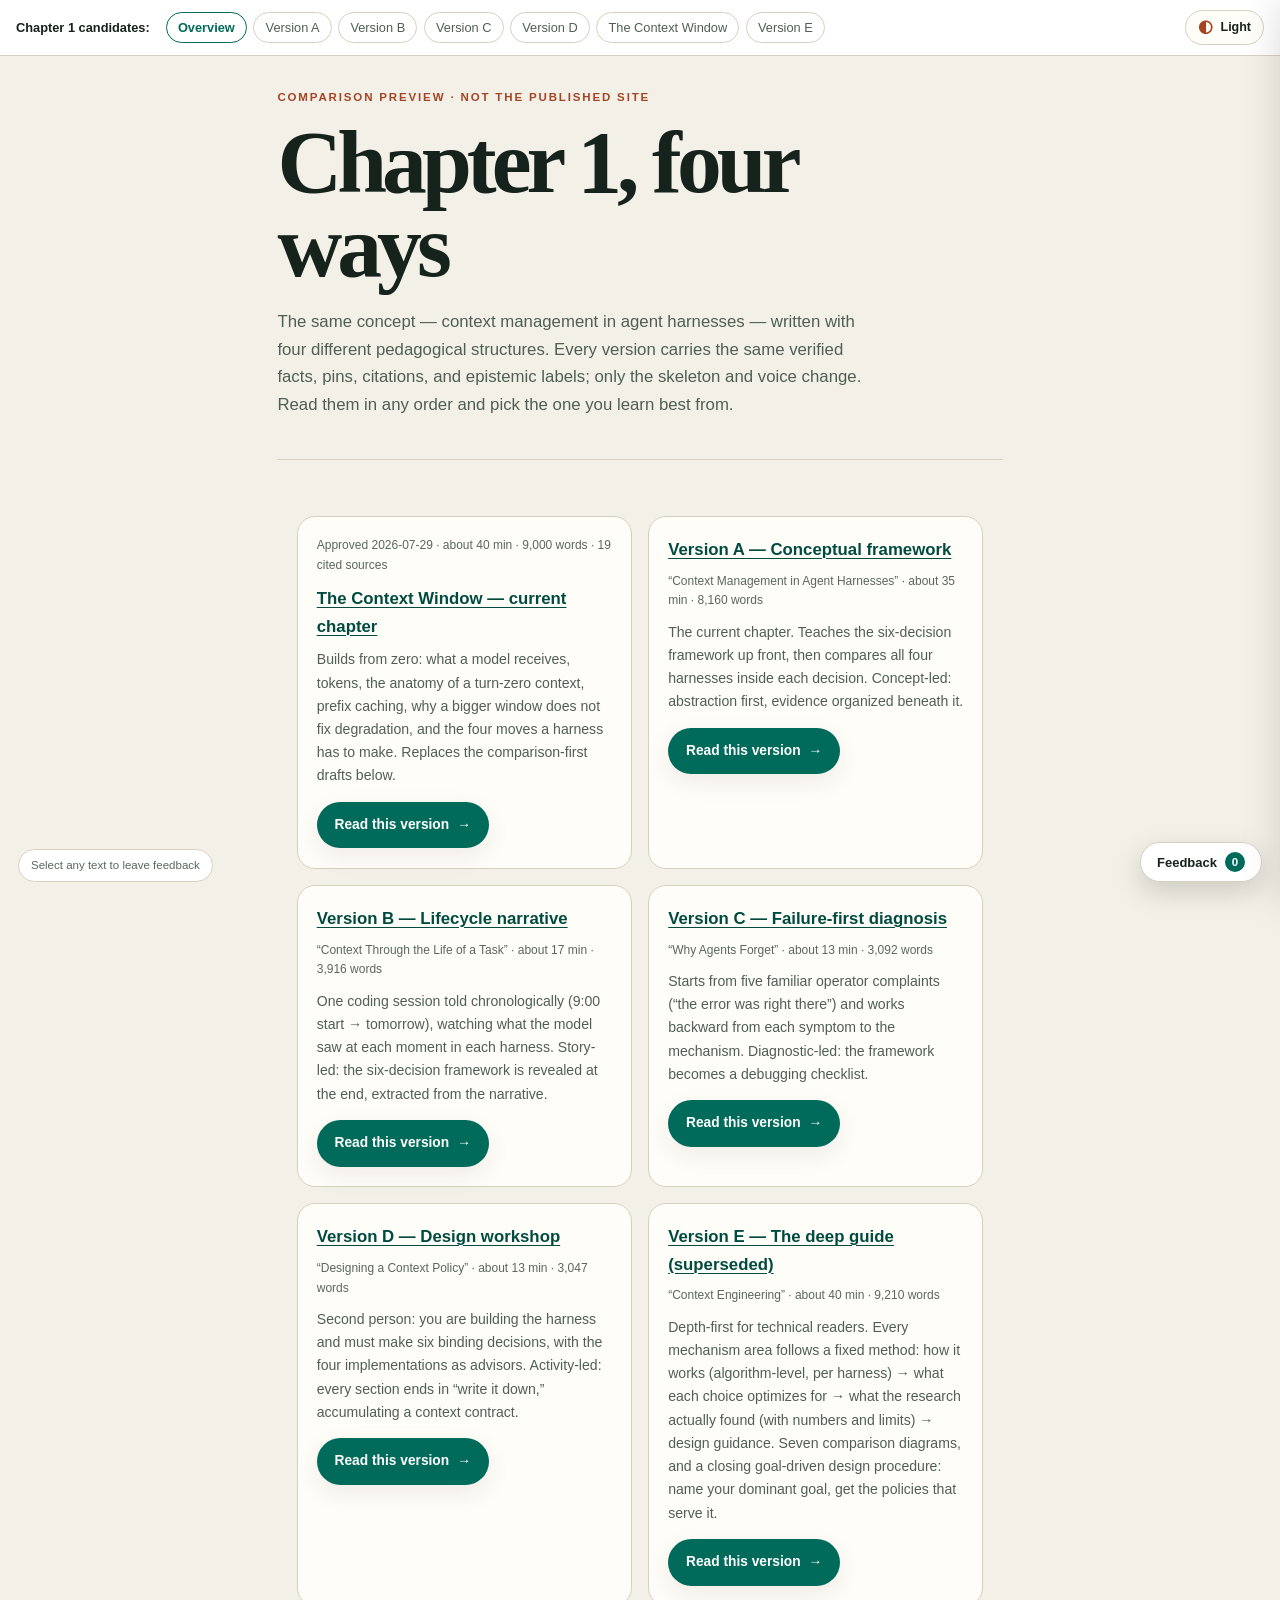
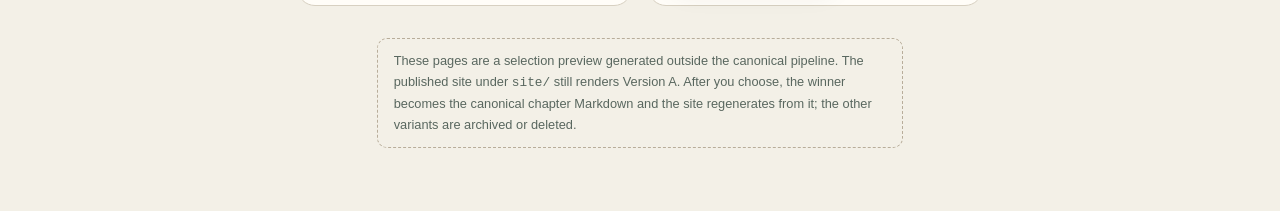
==== commit 3be02bc7: "learning: replace context engineering chapter with build-up draft Supersedes the comparison-first "C" ====
--- a/site-variants/index.html
+++ b/site-variants/index.html
@@ -108,6 +108,7 @@
     <a href="version-b.html">Version B</a>
     <a href="version-c.html">Version C</a>
     <a href="version-d.html">Version D</a>
+    <a href="context-engineering.html">The Context Window</a>
     <a href="version-e.html">Version E</a>
     <button class="theme-toggle" type="button" data-theme-toggle aria-label="Use dark theme" title="Change color theme" style="margin-left:auto"><span class="theme-icon" aria-hidden="true">◐</span><span class="theme-label">Theme</span></button>
   </div>
@@ -121,6 +122,12 @@
       </header>
       <div class="variant-cards">
         <article>
+    <p class="meta">Approved 2026-07-29 · about 40 min · 9,000 words · 19 cited sources</p>
+    <h2><a href="context-engineering.html">The Context Window — current chapter</a></h2>
+    <p>Builds from zero: what a model receives, tokens, the anatomy of a turn-zero context, prefix caching, why a bigger window does not fix degradation, and the four moves a harness has to make. Replaces the comparison-first drafts below.</p>
+    <a class="button primary" href="context-engineering.html">Read this version <span aria-hidden="true">→</span></a>
+  </article>
+  <article>
     <h2><a href="version-a.html">Version A — Conceptual framework</a></h2>
     <p class="meta">“Context Management in Agent Harnesses” · about 35 min · 8,160 words</p>
     <p>The current chapter. Teaches the six-decision framework up front, then compares all four harnesses inside each decision. Concept-led: abstraction first, evidence organized beneath it.</p>
@@ -145,7 +152,7 @@
     <a class="button primary" href="version-d.html">Read this version <span aria-hidden="true">→</span></a>
   </article>
 <article>
-    <h2><a href="version-e.html">Version E — The deep guide</a></h2>
+    <h2><a href="version-e.html">Version E — The deep guide (superseded)</a></h2>
     <p class="meta">“Context Engineering” · about 40 min · 9,210 words</p>
     <p>Depth-first for technical readers. Every mechanism area follows a fixed method: how it works (algorithm-level, per harness) → what each choice optimizes for → what the research actually found (with numbers and limits) → design guidance. Seven comparison diagrams, and a closing goal-driven design procedure: name your dominant goal, get the policies that serve it.</p>
     <a class="button primary" href="version-e.html">Read this version <span aria-hidden="true">→</span></a>
